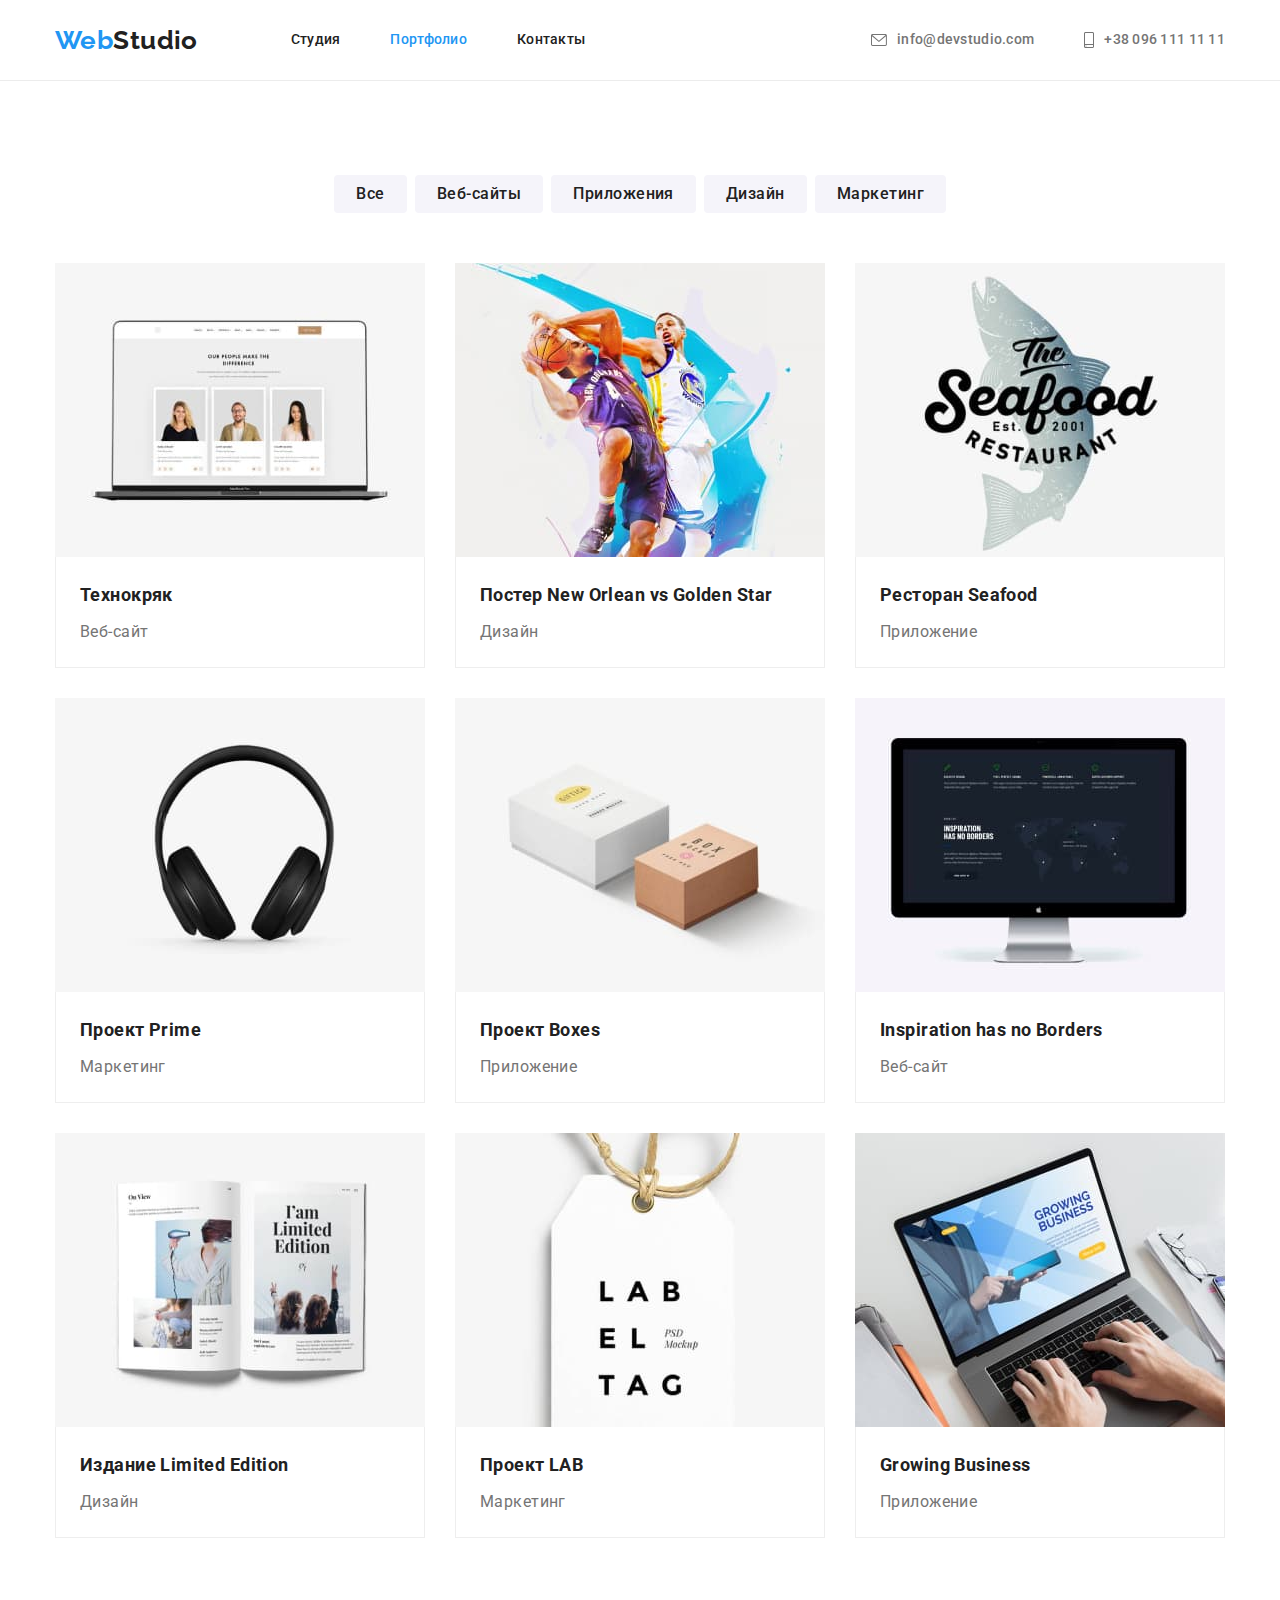
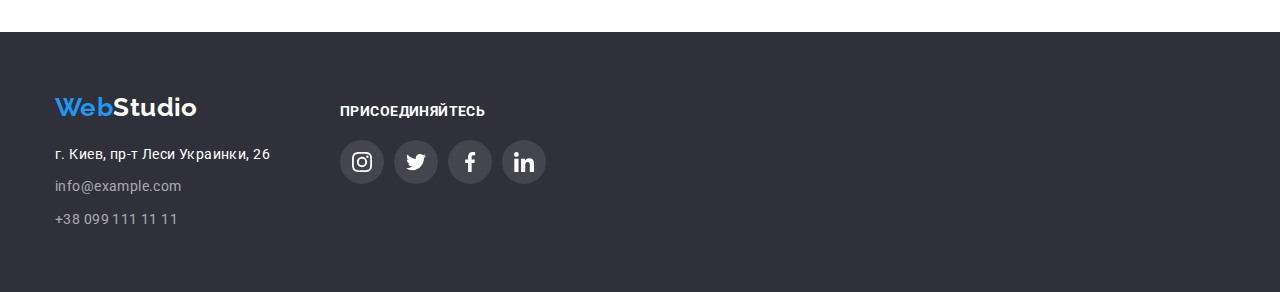
==== portfolio.html @ 8ef38316 "Копирует файлы предыдущий дз" ====
<!DOCTYPE html>
<html lang="ru">
  <head>
    <meta charset="UTF-8" />
    <meta http-equiv="X-UA-Compatible" content="IE=edge" />
    <meta name="viewport" content="width=device-width, initial-scale=1.0" />
    <title>Портфолио</title>
    <link
      href="https://fonts.googleapis.com/css2?family=Raleway:wght@700&family=Roboto:wght@400;500;700;900&display=swap"
      rel="stylesheet"
    />
    <!-- <link
      rel="stylesheet"
      href="https://github.com/sindresorhus/modern-normalize/blob/main/modern-normalize.css"
    /> -->
    <link rel="stylesheet" href="./css/modern-normalize.css" />
    <link rel="stylesheet" href="./css/style.css" />
  </head>
  <body>
    <!-- Шапка сайта -->

    <header class="page-header">
      <div class="container main-nav">
        <a class="logo link" href="./index.html"><span class="logo-web">Web</span>Studio</a>
        <nav>
          <ul class="site-nav list">
            <li class="item"><a href="./index.html" class="link">Студия</a></li>
            <li class="item"><a href="#" class="link current">Портфолио</a></li>
            <li class="item"><a href="#" class="link">Контакты</a></li>
          </ul>
        </nav>
        <ul class="contact-nav list">
          <li class="item">
            <a href="mailto:info@devstudio.com" class="link">
              <svg class="icon" width="16" height="12">
                <use href="./images/icons.svg#envelope"></use>
              </svg>
              info@devstudio.com</a
            >
          </li>
          <li class="item">
            <a href="tel:+380961111111" class="link">
              <svg class="icon" width="10" height="16">
                <use href="./images/icons.svg#smartphone"></use>
              </svg>
              +38 096 111 11 11</a
            >
          </li>
        </ul>
      </div>
    </header>

    <main>
      <!-- портфолио -->
      <section class="portfolio section">
        <div class="container">
          <h1 class="portfolio-title visually-hidden">Портфолио</h1>
          <!-- фильтр -->
          <ul class="filter list">
            <li class="item">
              <button class="portfolio-btn" type="button">Все</button>
            </li>
            <li class="item">
              <button class="portfolio-btn" type="button">Веб-сайты</button>
            </li>
            <li class="item">
              <button class="portfolio-btn" type="button">Приложения</button>
            </li>
            <li class="item">
              <button class="portfolio-btn" type="button">Дизайн</button>
            </li>
            <li class="item">
              <button class="portfolio-btn" type="button">Маркетинг</button>
            </li>
          </ul>

          <!-- примеры работ -->
          <ul class="examples list">
            <li class="item">
              <a class="link" target="_blank" href="#">
                <img src="./images/techno-crack.jpg" width="370" alt="ноутбук" />
                <div class="card">
                  <h2 class="examples-text">Технокряк</h2>
                  <p class="examples-type">Веб-сайт</p>
                </div>
              </a>
            </li>
            <li class="item">
              <a class="link" target="_blank" href="#">
                <img src="./images/poster.jpg" width="370" alt="два баскетболиста" />
                <div class="card">
                  <h2 class="examples-text">Постер New Orlean vs Golden Star</h2>
                  <p class="examples-type">Дизайн</p>
                </div>
              </a>
            </li>
            <li class="item">
              <a class="link" target="_blank" href="#">
                <img
                  src="./images/restaurant-seafood.jpg"
                  width="370"
                  alt="логотип ресторана seafood"
                />
                <div class="card">
                  <h2 class="examples-text">Ресторан Seafood</h2>
                  <p class="examples-type">Приложение</p>
                </div>
              </a>
            </li>
            <li class="item">
              <a class="link" target="_blank" href="#">
                <img src="./images/project-prime.jpg" width="370" alt="наушники" />
                <div class="card">
                  <h2 class="examples-text">Проект Prime</h2>
                  <p class="examples-type">Маркетинг</p>
                </div>
              </a>
            </li>
            <li class="item">
              <a class="link" href="#">
                <img src="./images/project-boxes.jpg" width="370" alt="две коробки" />
                <div class="card">
                  <h2 class="examples-text">Проект Boxes</h2>
                  <p class="examples-type">Приложение</p>
                </div>
              </a>
            </li>
            <li class="item">
              <a class="link" target="_blank" href="#">
                <img src="./images/inspiration.jpg" width="370" alt="монитор" />
                <div class="card">
                  <h2 class="examples-text">Inspiration has no Borders</h2>
                  <p class="examples-type">Веб-сайт</p>
                </div>
              </a>
            </li>
            <li class="item">
              <a class="link" target="_blank" href="#">
                <img src="./images/limited-edition.jpg" width="370" alt="открытая книга" />
                <div class="card">
                  <h2 class="examples-text">Издание Limited Edition</h2>
                  <p class="examples-type">Дизайн</p>
                </div>
              </a>
            </li>
            <li class="item">
              <a class="link" target="_blank" href="#">
                <img src="./images/project-lab.jpg" width="370" alt="бирка" />
                <div class="card">
                  <h2 class="examples-text">Проект LAB</h2>
                  <p class="examples-type">Маркетинг</p>
                </div>
              </a>
            </li>
            <li class="item">
              <a class="link" target="_blank" href="#">
                <img src="./images/growing-business.jpg" width="370" alt="работа с ноутбуком" />
                <div class="card">
                  <h2 class="examples-text">Growing Business</h2>
                  <p class="examples-type">Приложение</p>
                </div>
              </a>
            </li>
          </ul>
        </div>
      </section>
    </main>

    <!-- футер -->

    <footer class="footer">
      <div class="container flex-footer">
        <div class="contacts-footer">
          <a class="logo footer-logo link" href="./index.html"
            ><span class="logo-web">Web</span>Studio</a
          >
          <address class="address">
            <ul class="address-list list">
              <li class="item">
                <a href="https://goo.gl/maps/ZH45Ejz193mU29eU7" target="_blank" class="link maps"
                  >г. Киев, пр-т Леси Украинки, 26</a
                >
              </li>
              <li class="item">
                <a href="mailto:info@example.com" class="link mail">info@example.com</a>
              </li>
              <li class="item">
                <a href="tel:+380991111111" class="link tel">+38 099 111 11 11</a>
              </li>
            </ul>
          </address>
        </div>
        <div class="invitation">
          <b class="invitation-text">присоединяйтесь</b>
          <ul class="invitation-list list">
            <li class="item">
              <a href="#" target="_blank" class="invitation-link link">
                <svg class="invitation-icon" width="20" height="20">
                  <use href="./images/icons.svg#instagram"></use>
                </svg>
              </a>
            </li>
            <li class="item">
              <a href="#" target="_blank" class="invitation-link link">
                <svg class="invitation-icon" width="20" height="20">
                  <use href="./images/icons.svg#twitter"></use>
                </svg>
              </a>
            </li>
            <li class="item">
              <a href="#" target="_blank" class="invitation-link link">
                <svg class="invitation-icon" width="20" height="20">
                  <use href="./images/icons.svg#facebook"></use>
                </svg>
              </a>
            </li>
            <li class="item">
              <a href="#" target="_blank" class="invitation-link link">
                <svg class="invitation-icon" width="20" height="20">
                  <use href="./images/icons.svg#linkedin"></use>
                </svg>
              </a>
            </li>
          </ul>
        </div>
      </div>
    </footer>
  </body>
</html>
---- css/style.css ----
:root {
  --primary-text-color: #212121;
  --secondary-text-color: #757575;
  --accent-color: #2196f3;
  --primary-white-color: #ffffff;
  --secondary-bg-color: #f5f4fa;
  --footer-text-color: rgba(255, 255, 255, 0.6);
  --hero-bg-color: #2f303a;
  --header-border-color: #ececec;
}

/* Утилиты */

h1,
h2,
h3,
h4,
h5,
h6,
p,
ul {
  padding: 0;
  margin: 0;
}

img {
  display: block;
  max-width: 100%;
  height: auto;
}

.container {
  width: 1200px;
  padding-left: 15px;
  padding-right: 15px;
  margin: 0 auto;
  /* outline: 1px solid tomato; */
}

.section {
  padding-top: 94px;
  padding-bottom: 94px;
}

.visually-hidden {
  position: absolute;
  width: 1px;
  height: 1px;
  margin: -1px;
  border: 0;
  padding: 0;
  clip: rect(0 0 0 0);
  overflow: hidden;
}

body {
  background-color: var(--primary-white-color);
  color: var(--primary-text-color);
  font-family: Roboto, sans-serif;
  font-size: 14px;
  line-height: 1.14;
  letter-spacing: 0.03em;
}

.link {
  color: var(--primary-text-color);
  text-decoration: none;
}

.list {
  list-style: none;
}

/* Шапка */

.page-header {
  border-bottom: 1px solid var(--header-border-color);
}

/* Logo */
.logo {
  font-family: Raleway, sans-serif;
  font-weight: 700;
  font-size: 26px;
  line-height: 1.19;
}

.logo-web {
  color: var(--accent-color);
}

.logo:hover,
.logo:focus {
  color: var(--accent-color);
}

/* навигация сайта */

.main-nav {
  display: flex;
  align-items: center;
}

.site-nav {
  display: flex;
  margin-left: 93px;
}

.site-nav .item:not(:last-child) {
  margin-right: 50px;
}

.site-nav .link {
  display: block;
  padding-top: 32px;
  padding-bottom: 32px;

  font-weight: 500;
  letter-spacing: 0.02em;
}

.site-nav .link:hover,
.site-nav .link:focus {
  color: var(--accent-color);
}

.site-nav .link.current {
  color: var(--accent-color);
}

/* контакты в шапке */

.contact-nav {
  display: flex;
  margin-right: 0;
  margin-left: auto;
}

.contact-nav .item:not(:last-child) {
  margin-right: 50px;
}

.contact-nav .link {
  display: inline-flex;
  align-items: center;
  padding-top: 32px;
  padding-bottom: 32px;

  color: var(--secondary-text-color);
  font-weight: 500;
  letter-spacing: 0.02em;
}

.contact-nav .link:hover,
.contact-nav .link:focus {
  color: var(--accent-color);
}

.contact-nav .icon {
  margin-right: 10px;
  fill: currentColor;
}

/* main */

/* Герой */

.hero {
  max-width: 1600px;
  margin-left: auto;
  margin-right: auto;
  background-image: linear-gradient(rgba(47, 48, 58, 0.4), rgba(47, 48, 58, 0.4)),
    url(../images/Img.jpg);
  background-position: center;
  background-size: cover;

  text-align: center;
  padding-top: 200px;
  padding-bottom: 200px;
  background-color: var(--hero-bg-color);
}

.hero-title {
  max-width: 646px;
  margin: 0 auto 30px;

  color: var(--primary-white-color);
  font-weight: 900;
  font-size: 44px;
  line-height: 1.36;
  text-align: center;
  letter-spacing: 0.06em;
  text-transform: uppercase;
}

.btn {
  min-width: 200px;
  margin: 0;
  padding: 10px 32px;

  background-color: var(--accent-color);
  color: var(--primary-white-color);
  box-shadow: 0px 4px 4px rgba(0, 0, 0, 0.15);
  border-radius: 4px;

  font-family: inherit;
  font-weight: 700;
  font-size: 16px;
  line-height: 1.87;
  letter-spacing: 0.06em;
  border-style: none;
  cursor: pointer;
}

/* Особенности */

.feature {
  padding-bottom: 47px;
}

.feature-list {
  display: flex;
}

.feature-list .item {
  width: calc((100%-90px) / 4);
  /* width: 270px; */
}

.feature-list .item:not(:last-child) {
  margin-right: 30px;
}

.feature-picture {
  display: flex;
  /* width: 270px;
  height: 120px; */
  min-height: 120px;
  justify-content: center;
  align-items: center;

  margin-bottom: 30px;

  background-color: var(--secondary-bg-color);
  border-radius: 4px;
}

.feature-subtitle {
  margin-bottom: 10px;

  font-size: 14px;
  text-transform: uppercase;
}

.text {
  color: var(--secondary-text-color);
  line-height: 1.71;
}

/* Чем мы занимаемся */

.service {
  padding-top: 47px;
}

.service-list {
  display: flex;
}

.service-list .item:not(:last-child) {
  margin-right: 30px;
}

.service-title,
.team-title,
.clients-title {
  text-align: center;
  margin-bottom: 50px;

  font-size: 36px;
  line-height: 1.17;
}

/* Команда */

.team {
  background-color: var(--secondary-bg-color);
}

.team-list {
  display: flex;
}

.team-list .item:not(:last-child) {
  margin-right: 30px;
}

.team-list .item {
  background: var(--primary-white-color);
  box-shadow: 0px 1px 3px rgba(0, 0, 0, 0.12), 0px 1px 1px rgba(0, 0, 0, 0.14),
    0px 2px 1px rgba(0, 0, 0, 0.2);
  border-radius: 0px 0px 4px 4px;

  text-align: center;
}

.team-card {
  margin: 0 auto;
  padding-top: 30px;
  padding-bottom: 30px;
}

.team-name {
  margin-bottom: 10px;

  font-weight: 500;
}

.team-text {
  margin-bottom: 16px;

  color: var(--secondary-text-color);
  font-size: 16px;
  line-height: 1.19;
}

.team-social-networks {
  display: flex;
  align-items: center;
  justify-content: center;
}

.team-social-networks-item:not(:last-child) {
  margin-right: 10px;
}

.team-social-networks-link {
  display: flex;
  justify-content: center;
  align-items: center;

  width: 44px;
  height: 44px;
  border-radius: 50%;
  color: #afb1b8;
}

.team-social-networks-link:hover,
.team-social-networks-link:focus {
  color: var(--primary-white-color);
  background-color: var(--accent-color);
}

.team-social-networks .icon {
  fill: currentColor;
}

/* Постоянные клиенты */

.clients-list {
  display: flex;
  justify-content: center;
}

.clients-list .item:not(:last-child) {
  margin-right: 30px;
}

.clients-link {
  display: flex;
  justify-content: center;
  align-items: center;
  width: 168px;
  height: 90px;

  color: #afb1b8;
  border: 1px solid #afb1b8;
  border-radius: 4px;

  transition: color 250ms var(--cubic), border 250ms var(--cubic);
}

.clients-link:hover,
.clients-link:focus {
  color: var(--accent-color);
  border: 1px solid var(--accent-color);
}

.clients-icon {
  fill: currentColor;
}

/* Футер */
.footer {
  padding-top: 60px;
  padding-bottom: 60px;

  background-color: var(--hero-bg-color);
}

.flex-footer {
  display: flex;
  align-items: baseline;
}

.contacts-footer {
  margin-right: 70px;
}

.footer-logo {
  color: var(--primary-white-color);
}

.address {
  margin-top: 20px;

  font-style: inherit;
}

.address-list .item:not(:last-child) {
  margin-bottom: 9px;
}

.address .link {
  color: var(--primary-white-color);
  line-height: 1.71;
}

.link.mail,
.link.tel {
  color: var(--footer-text-color);
}

.footer .link:hover,
.footer .link:focus {
  color: var(--accent-color);
}

/* Invitation */

.invitation-text {
  display: block;
  margin-bottom: 20px;

  color: var(--primary-white-color);
  text-transform: uppercase;
}

.invitation-list {
  display: flex;
}

.invitation-list .item:not(:last-child) {
  margin-right: 10px;
}

.invitation-link {
  display: flex;
  justify-content: center;
  align-items: center;
  width: 44px;
  height: 44px;
  border-radius: 50%;
  background-color: rgba(255, 255, 255, 0.1);
}

.invitation-link:hover,
.invitation-link:focus {
  background-color: var(--accent-color);
}

.invitation-icon {
  fill: var(--primary-white-color);
}

/* Портфолио */

/* Фильтр */

.filter {
  display: flex;
  justify-content: center;
  margin-bottom: 50px;
}

.filter .item:not(:last-child) {
  margin-right: 8px;
}

.portfolio-btn {
  min-width: 73px;
  padding: 6px 22px;

  color: var(--primary-text-color);
  background-color: var(--secondary-bg-color);
  border-radius: 4px;

  font-family: inherit;
  font-weight: 500;
  font-size: 16px;
  line-height: 1.62;
  letter-spacing: 0.03em;
  cursor: pointer;
  border-style: none;
}

.portfolio-btn:hover,
.portfolio-btn:focus {
  color: var(--primary-white-color);
  background-color: var(--accent-color);
  box-shadow: 0px 3px 1px rgba(0, 0, 0, 0.1), 0px 1px 2px rgba(0, 0, 0, 0.08),
    0px 2px 2px rgba(0, 0, 0, 0.12);
}

/* Примеры работ */

.examples {
  display: flex;
  flex-wrap: wrap;
  justify-content: center;
}

.examples .item {
  width: calc((100% - 60px) / 3);
}

.examples .item:not(:nth-child(3n)) {
  margin-right: 30px;
}

.examples .item:not(:nth-last-child(-n + 3)) {
  margin-bottom: 30px;
}

.card {
  padding: 20px 24px;
  border-left: 1px solid #eeeeee;
  border-right: 1px solid #eeeeee;
  border-bottom: 1px solid #eeeeee;
}

.examples-text {
  margin-bottom: 4px;

  font-size: 18px;
  line-height: 2;
  letter-spacing: 0.06;
}

.examples-type {
  color: var(--secondary-text-color);
  font-size: 16px;
  line-height: 1.87;
}

.examples .item:hover {
  box-shadow: 0px 1px 1px rgba(0, 0, 0, 0.12), 0px 4px 4px rgba(0, 0, 0, 0.06),
    1px 4px 6px rgba(0, 0, 0, 0.16);
}
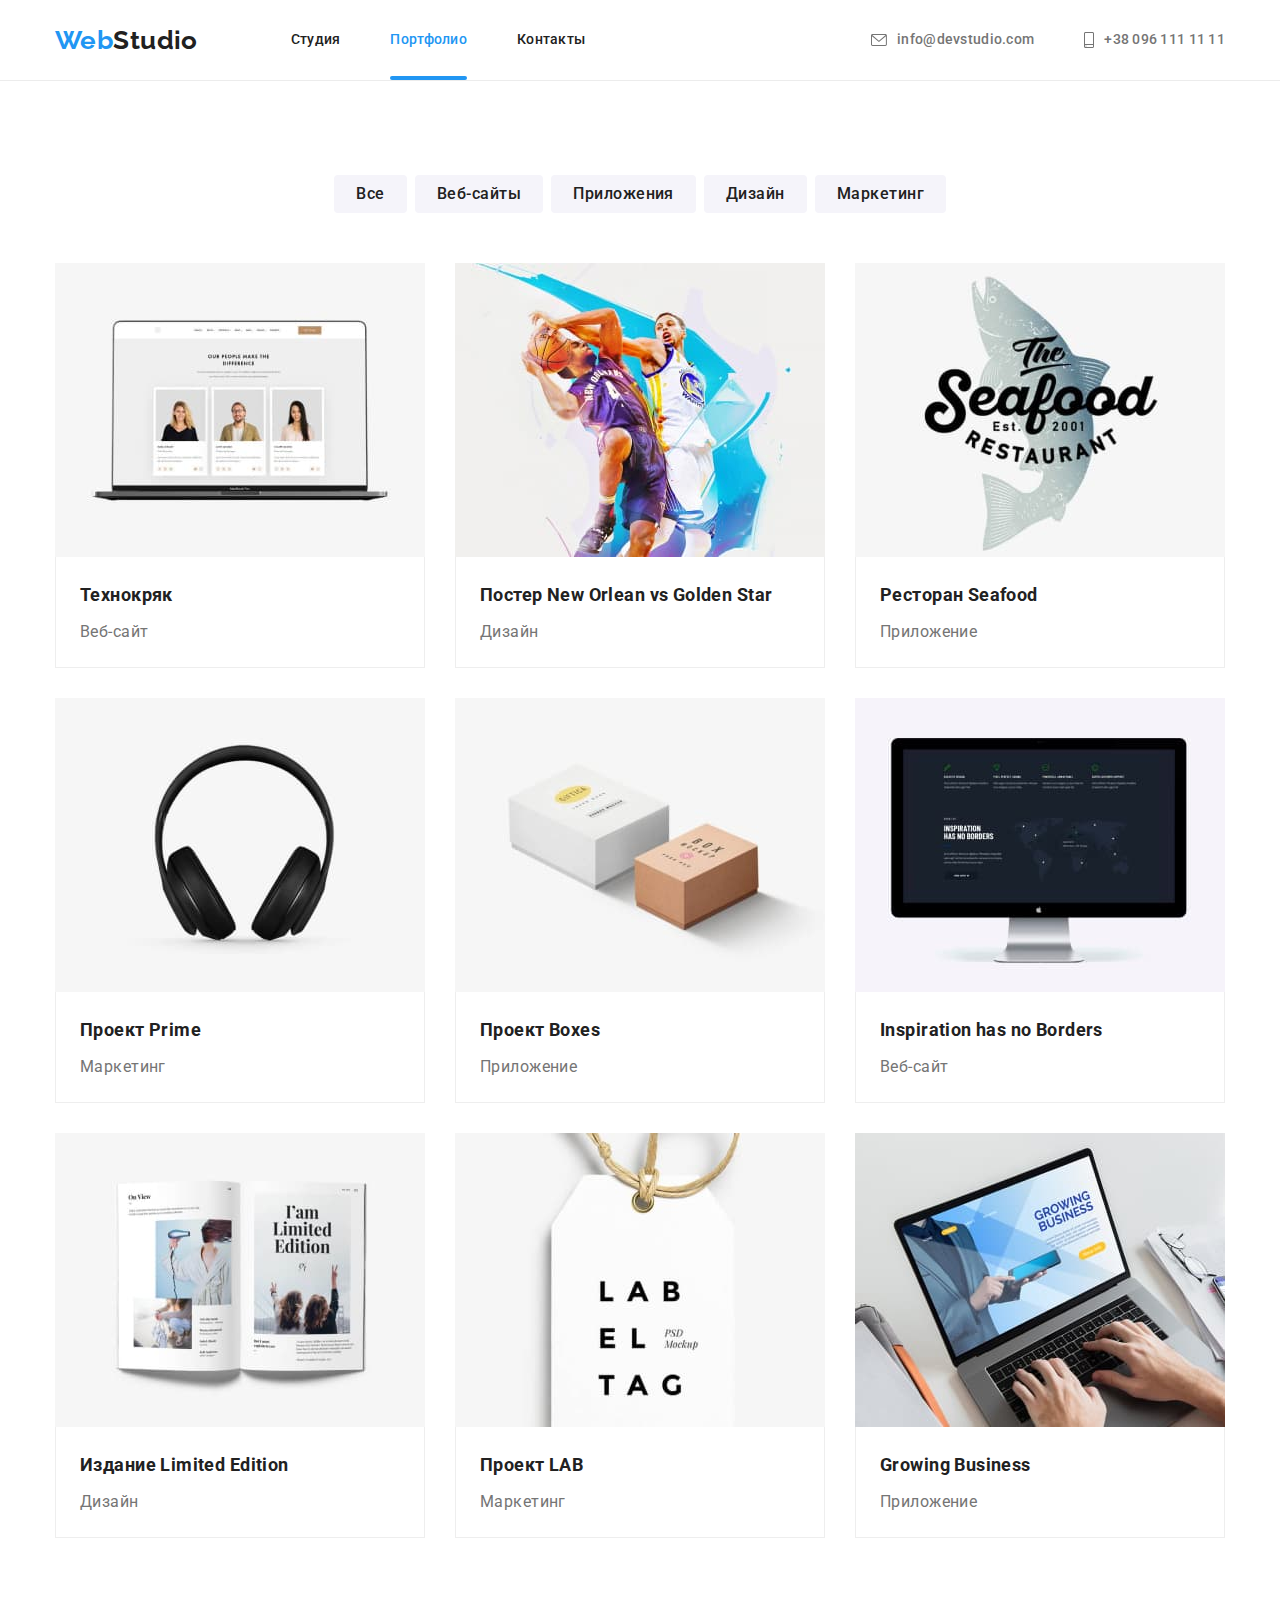
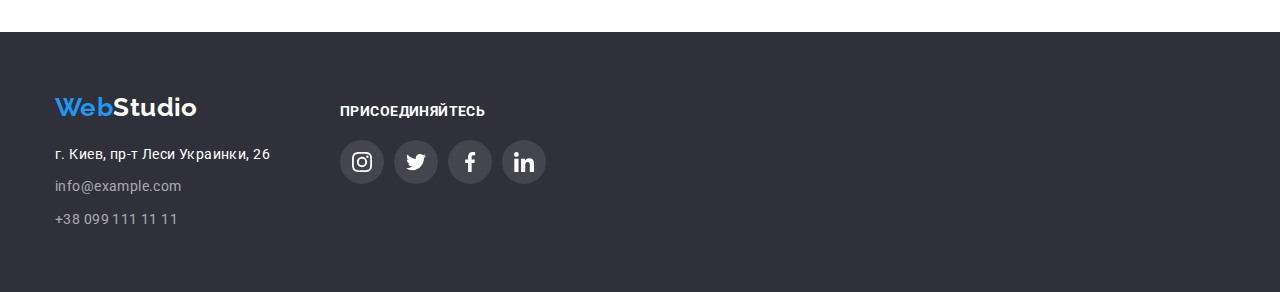
==== commit 6d326930: "Добавляет модалку и анимацию." ====
--- a/portfolio.html
+++ b/portfolio.html
@@ -5,6 +5,8 @@
     <meta http-equiv="X-UA-Compatible" content="IE=edge" />
     <meta name="viewport" content="width=device-width, initial-scale=1.0" />
     <title>Портфолио</title>
+    <link rel="preconnect" href="https://fonts.googleapis.com" />
+    <link rel="preconnect" href="https://fonts.gstatic.com" crossorigin />
     <link
       href="https://fonts.googleapis.com/css2?family=Raleway:wght@700&family=Roboto:wght@400;500;700;900&display=swap"
       rel="stylesheet"
@@ -78,7 +80,14 @@
           <ul class="examples list">
             <li class="item">
               <a class="link" target="_blank" href="#">
-                <img src="./images/techno-crack.jpg" width="370" alt="ноутбук" />
+                <div class="examples-thumb">
+                  <img src="./images/techno-crack.jpg" width="370" alt="ноутбук" />
+                  <p class="examples-thumb-text">
+                    Технокряк это современная площадка распространения коронавируса. Компании
+                    используют эту платформу для цифрового шпионажа и атак на защищённые сервера
+                    конкурентов.
+                  </p>
+                </div>
                 <div class="card">
                   <h2 class="examples-text">Технокряк</h2>
                   <p class="examples-type">Веб-сайт</p>
@@ -87,7 +96,14 @@
             </li>
             <li class="item">
               <a class="link" target="_blank" href="#">
-                <img src="./images/poster.jpg" width="370" alt="два баскетболиста" />
+                <div class="examples-thumb">
+                  <img src="./images/poster.jpg" width="370" alt="два баскетболиста" />
+                  <p class="examples-thumb-text">
+                    Технокряк это современная площадка распространения коронавируса. Компании
+                    используют эту платформу для цифрового шпионажа и атак на защищённые сервера
+                    конкурентов.
+                  </p>
+                </div>
                 <div class="card">
                   <h2 class="examples-text">Постер New Orlean vs Golden Star</h2>
                   <p class="examples-type">Дизайн</p>
@@ -96,11 +112,18 @@
             </li>
             <li class="item">
               <a class="link" target="_blank" href="#">
-                <img
-                  src="./images/restaurant-seafood.jpg"
-                  width="370"
-                  alt="логотип ресторана seafood"
-                />
+                <div class="examples-thumb">
+                  <img
+                    src="./images/restaurant-seafood.jpg"
+                    width="370"
+                    alt="логотип ресторана seafood"
+                  />
+                  <p class="examples-thumb-text">
+                    Технокряк это современная площадка распространения коронавируса. Компании
+                    используют эту платформу для цифрового шпионажа и атак на защищённые сервера
+                    конкурентов.
+                  </p>
+                </div>
                 <div class="card">
                   <h2 class="examples-text">Ресторан Seafood</h2>
                   <p class="examples-type">Приложение</p>
@@ -109,7 +132,14 @@
             </li>
             <li class="item">
               <a class="link" target="_blank" href="#">
-                <img src="./images/project-prime.jpg" width="370" alt="наушники" />
+                <div class="examples-thumb">
+                  <img src="./images/project-prime.jpg" width="370" alt="наушники" />
+                  <p class="examples-thumb-text">
+                    Технокряк это современная площадка распространения коронавируса. Компании
+                    используют эту платформу для цифрового шпионажа и атак на защищённые сервера
+                    конкурентов.
+                  </p>
+                </div>
                 <div class="card">
                   <h2 class="examples-text">Проект Prime</h2>
                   <p class="examples-type">Маркетинг</p>
@@ -118,7 +148,14 @@
             </li>
             <li class="item">
               <a class="link" href="#">
-                <img src="./images/project-boxes.jpg" width="370" alt="две коробки" />
+                <div class="examples-thumb">
+                  <img src="./images/project-boxes.jpg" width="370" alt="две коробки" />
+                  <p class="examples-thumb-text">
+                    Технокряк это современная площадка распространения коронавируса. Компании
+                    используют эту платформу для цифрового шпионажа и атак на защищённые сервера
+                    конкурентов.
+                  </p>
+                </div>
                 <div class="card">
                   <h2 class="examples-text">Проект Boxes</h2>
                   <p class="examples-type">Приложение</p>
@@ -127,7 +164,14 @@
             </li>
             <li class="item">
               <a class="link" target="_blank" href="#">
-                <img src="./images/inspiration.jpg" width="370" alt="монитор" />
+                <div class="examples-thumb">
+                  <img src="./images/inspiration.jpg" width="370" alt="монитор" />
+                  <p class="examples-thumb-text">
+                    Технокряк это современная площадка распространения коронавируса. Компании
+                    используют эту платформу для цифрового шпионажа и атак на защищённые сервера
+                    конкурентов.
+                  </p>
+                </div>
                 <div class="card">
                   <h2 class="examples-text">Inspiration has no Borders</h2>
                   <p class="examples-type">Веб-сайт</p>
@@ -136,7 +180,14 @@
             </li>
             <li class="item">
               <a class="link" target="_blank" href="#">
-                <img src="./images/limited-edition.jpg" width="370" alt="открытая книга" />
+                <div class="examples-thumb">
+                  <img src="./images/limited-edition.jpg" width="370" alt="открытая книга" />
+                  <p class="examples-thumb-text">
+                    Технокряк это современная площадка распространения коронавируса. Компании
+                    используют эту платформу для цифрового шпионажа и атак на защищённые сервера
+                    конкурентов.
+                  </p>
+                </div>
                 <div class="card">
                   <h2 class="examples-text">Издание Limited Edition</h2>
                   <p class="examples-type">Дизайн</p>
@@ -145,7 +196,14 @@
             </li>
             <li class="item">
               <a class="link" target="_blank" href="#">
-                <img src="./images/project-lab.jpg" width="370" alt="бирка" />
+                <div class="examples-thumb">
+                  <img src="./images/project-lab.jpg" width="370" alt="бирка" />
+                  <p class="examples-thumb-text">
+                    Технокряк это современная площадка распространения коронавируса. Компании
+                    используют эту платформу для цифрового шпионажа и атак на защищённые сервера
+                    конкурентов.
+                  </p>
+                </div>
                 <div class="card">
                   <h2 class="examples-text">Проект LAB</h2>
                   <p class="examples-type">Маркетинг</p>
@@ -154,7 +212,14 @@
             </li>
             <li class="item">
               <a class="link" target="_blank" href="#">
-                <img src="./images/growing-business.jpg" width="370" alt="работа с ноутбуком" />
+                <div class="examples-thumb">
+                  <img src="./images/growing-business.jpg" width="370" alt="работа с ноутбуком" />
+                  <p class="examples-thumb-text">
+                    Технокряк это современная площадка распространения коронавируса. Компании
+                    используют эту платформу для цифрового шпионажа и атак на защищённые сервера
+                    конкурентов.
+                  </p>
+                </div>
                 <div class="card">
                   <h2 class="examples-text">Growing Business</h2>
                   <p class="examples-type">Приложение</p>
--- a/css/style.css
+++ b/css/style.css
@@ -7,6 +7,7 @@
   --footer-text-color: rgba(255, 255, 255, 0.6);
   --hero-bg-color: #2f303a;
   --header-border-color: #ececec;
+  --cubic: cubic-bezier(0.4, 0, 0.2, 1);
 }
 
 /* Утилиты */
@@ -83,6 +84,8 @@
   font-weight: 700;
   font-size: 26px;
   line-height: 1.19;
+
+  transition: color 250ms var(--cubic);
 }
 
 .logo-web {
@@ -117,6 +120,8 @@
 
   font-weight: 500;
   letter-spacing: 0.02em;
+
+  transition: color 250ms var(--cubic);
 }
 
 .site-nav .link:hover,
@@ -126,6 +131,22 @@
 
 .site-nav .link.current {
   color: var(--accent-color);
+}
+
+/* полоса под Студия */
+
+.site-nav .item {
+  position: relative;
+}
+.site-nav .current::after {
+  position: absolute;
+  left: 0;
+  bottom: 0;
+  content: '';
+  width: 100%;
+  height: 4px;
+  background-color: var(--accent-color);
+  border-radius: 2px;
 }
 
 /* контакты в шапке */
@@ -149,6 +170,8 @@
   color: var(--secondary-text-color);
   font-weight: 500;
   letter-spacing: 0.02em;
+
+  transition: color 250ms var(--cubic);
 }
 
 .contact-nav .link:hover,
@@ -271,6 +294,25 @@
   margin-right: 30px;
 }
 
+.service .item {
+  position: relative;
+}
+
+.service-text {
+  position: absolute;
+  left: 0;
+  bottom: 0;
+
+  width: 100%;
+  padding-top: 27px;
+  padding-bottom: 27px;
+
+  text-align: center;
+  text-transform: uppercase;
+  color: var(--primary-white-color);
+  background-color: rgba(47, 48, 58, 0.8);
+}
+
 .service-title,
 .team-title,
 .clients-title {
@@ -343,6 +385,8 @@
   height: 44px;
   border-radius: 50%;
   color: #afb1b8;
+
+  transition: color 250ms var(--cubic), background-color 250ms var(--cubic);
 }
 
 .team-social-networks-link:hover,
@@ -409,6 +453,12 @@
 
 .footer-logo {
   color: var(--primary-white-color);
+  transition: color 250ms var(--cubic);
+}
+
+.footer-logo:hover,
+.footer-logo:focus {
+  color: var(--accent-color);
 }
 
 .address {
@@ -424,6 +474,8 @@
 .address .link {
   color: var(--primary-white-color);
   line-height: 1.71;
+
+  transition: color 250ms var(--cubic);
 }
 
 .link.mail,
@@ -462,6 +514,8 @@
   height: 44px;
   border-radius: 50%;
   background-color: rgba(255, 255, 255, 0.1);
+
+  transition: background-color 250ms var(--cubic);
 }
 
 .invitation-link:hover,
@@ -502,6 +556,9 @@
   letter-spacing: 0.03em;
   cursor: pointer;
   border-style: none;
+
+  transition: color 250ms var(--cubic), background-color 250ms var(--cubic),
+    box-shadow 250ms var(--cubic);
 }
 
 .portfolio-btn:hover,
@@ -522,6 +579,7 @@
 
 .examples .item {
   width: calc((100% - 60px) / 3);
+  transition: box-shadow 250ms var(--cubic);
 }
 
 .examples .item:not(:nth-child(3n)) {
@@ -557,3 +615,89 @@
   box-shadow: 0px 1px 1px rgba(0, 0, 0, 0.12), 0px 4px 4px rgba(0, 0, 0, 0.06),
     1px 4px 6px rgba(0, 0, 0, 0.16);
 }
+
+/* Технокряк */
+
+.examples-thumb {
+  position: relative;
+  overflow: hidden;
+}
+
+.examples-thumb-text {
+  position: absolute;
+  top: 0;
+  left: 0;
+  max-width: 100%;
+  max-height: 100%;
+  padding: 63px 24px;
+
+  font-size: 18px;
+  line-height: 1.56;
+  background-color: rgba(33, 150, 243, 0.9);
+  color: var(--primary-white-color);
+
+  transform: translateY(100%);
+  transition: transform 250ms var(--cubic);
+}
+
+.examples .item:hover .examples-thumb-text {
+  transform: translateY(0);
+}
+
+/* Модалка */
+
+.backdrop {
+  position: fixed;
+  top: 0;
+  left: 0;
+
+  width: 100%;
+  height: 100%;
+
+  background-color: rgba(0, 0, 0, 0.2);
+  opacity: 1;
+  transition: opacity 250ms var(--cubic), visibility 250ms var(--cubic);
+}
+
+.backdrop.is-hidden {
+  opacity: 0;
+  visibility: hidden;
+  pointer-events: none;
+}
+
+.backdrop.is-hidden .modal {
+  transform: translate(-50%, -50%) scale(1.2);
+}
+
+.modal {
+  position: absolute;
+  top: 50%;
+  left: 50%;
+
+  transform: translate(-50%, -50%) scale(1);
+  transition: transform 250ms var(--cubic);
+
+  width: 528px;
+  height: 581px;
+  border-radius: 4px;
+
+  background-color: var(--primary-white-color);
+  box-shadow: 0px 1px 3px rgba(0, 0, 0, 0.12), 0px 1px 1px rgba(0, 0, 0, 0.14),
+    0px 2px 1px rgba(0, 0, 0, 0.2);
+  border-radius: 4px;
+}
+
+.modal-close-btn {
+  position: absolute;
+  top: 8px;
+  right: 8px;
+
+  display: inline-flex;
+  justify-content: center;
+  align-items: center;
+  width: 30px;
+  height: 30px;
+  border: 1px solid rgba(0, 0, 0, 0.1);
+  border-radius: 50%;
+  cursor: pointer;
+}
